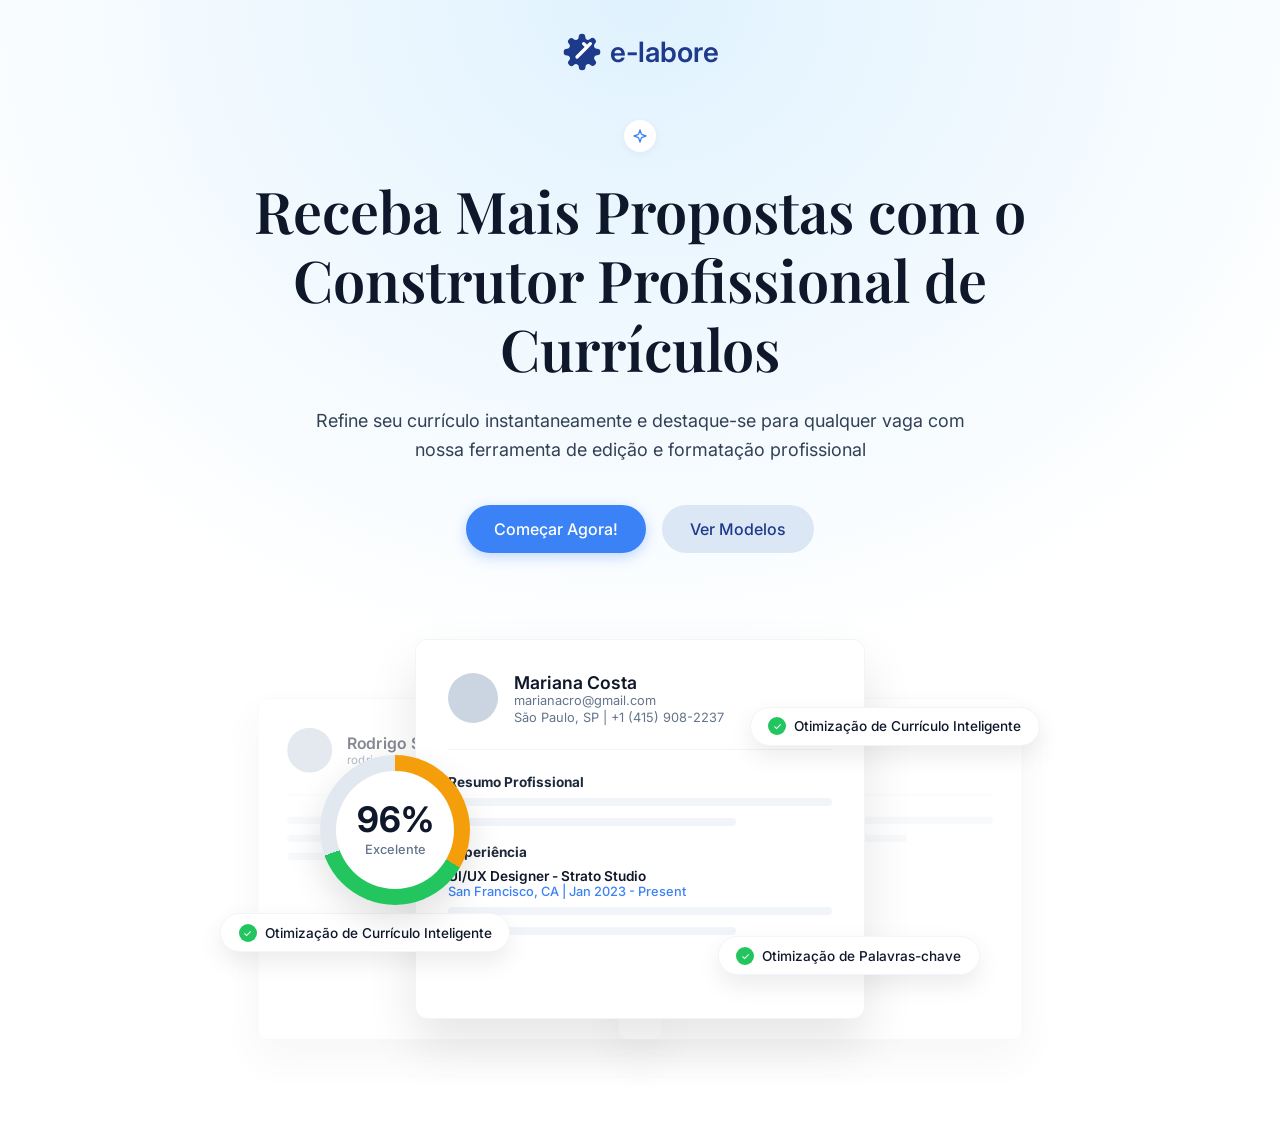
==== src/index.html @ b0df7bd5 "atualização do local do codigo" ====
<!DOCTYPE html>
<html lang="pt-BR">
<head>
  <meta charset="UTF-8">
  <meta name="viewport" content="width=device-width, initial-scale=1.0">
  <title>e-labore - Construtor de Currículos</title>
  <link rel="preconnect" href="https://fonts.googleapis.com">
  <link rel="preconnect" href="https://fonts.gstatic.com" crossorigin>
  <link href="https://fonts.googleapis.com/css2?family=Inter:wght@400;500;600&family=Playfair+Display:wght@600&display=swap" rel="stylesheet">
  
  <style>
    :root {
      --primary-blue: #3b82f6;
      --primary-hover: #2563eb;
      --secondary-bg: #e2e8f0;
      --secondary-hover: #cbd5e1;
      --text-dark: #0f172a;
      --text-gray: #334155;
      --bg-gradient-start: #e0f2fe;
      --bg-gradient-end: #ffffff;
    }

    * {
      margin: 0;
      padding: 0;
      box-sizing: border-box;
    }

    body {
      font-family: 'Inter', sans-serif;
      background: radial-gradient(100% 100% at 50% 0%, var(--bg-gradient-start) 0%, var(--bg-gradient-end) 60%);
      min-height: 100vh;
      color: var(--text-dark);
      overflow-x: hidden;
    }

    header {
      padding: 2rem;
      display: flex;
      justify-content: center;
      align-items: center;
    }

    .logo {
      display: flex;
      align-items: center;
      gap: 0.5rem;
      font-size: 1.75rem;
      font-weight: 600;
      color: #1e3a8a;
      text-decoration: none;
    }

    .logo svg {
      width: 40px;
      height: 40px;
    }

    /* Alterado para refletir a tag semântica <main> */
    main.container {
      max-width: 900px;
      margin: 0 auto;
      text-align: center;
      padding: 1rem 1rem 2rem;
      position: relative;
    }

    .sparkle-icon {
      display: inline-flex;
      justify-content: center;
      align-items: center;
      width: 32px;
      height: 32px;
      background: white;
      border-radius: 50%;
      box-shadow: 0 2px 10px rgba(0,0,0,0.05);
      margin-bottom: 1.5rem;
      color: var(--primary-blue);
    }

    .titulo {
      font-family: 'Playfair Display', serif;
      font-size: clamp(2.2rem, 4.5vw, 3.8rem);
      line-height: 1.2;
      margin-bottom: 1.5rem;
      color: var(--text-dark);
      font-weight: 600;
    }

    .subtitulo {
      font-size: clamp(0.95rem, 1.8vw, 1.125rem);
      color: var(--text-gray);
      max-width: 700px;
      margin: 0 auto 2.5rem;
      line-height: 1.6;
    }

    .botoes {
      display: flex;
      gap: 1rem;
      justify-content: center;
      margin-bottom: 4rem;
    }

    .botao {
      padding: 0.875rem 1.75rem;
      border-radius: 9999px;
      font-size: 1rem;
      font-weight: 500;
      text-decoration: none;
      transition: all 0.2s ease;
      cursor: pointer;
      border: none;
      display: inline-block;
    }

    .azul {
      background-color: var(--primary-blue);
      color: white;
      box-shadow: 0 4px 14px rgba(59, 130, 246, 0.3);
    }

    .azul:hover {
      background-color: var(--primary-hover);
    }

    .cinza {
      background-color: #dbe7f5;
      color: #1e3a8a;
    }

    .cinza:hover {
      background-color: #cbd9ea;
    }

    .mockup-container {
      position: relative;
      max-width: 1000px;
      height: 480px;
      margin: 0 auto;
      display: flex;
      justify-content: center;
    }

    .resume-card {
      background: white;
      border-radius: 12px;
      box-shadow: 0 20px 40px rgba(0,0,0,0.06);
      position: absolute;
      width: 450px;
      height: 380px;
      padding: 2rem;
      border: 1px solid #f1f5f9;
      overflow: hidden;
      text-align: left;
    }

    .card-left {
      transform: translateX(-40%) translateY(30px) scale(0.9);
      z-index: 1;
      opacity: 0.5;
    }

    .card-right {
      transform: translateX(40%) translateY(30px) scale(0.9);
      z-index: 1;
      opacity: 0.5;
    }

    .card-center {
      z-index: 10;
      top: -10px;
      box-shadow: 0 25px 50px rgba(0,0,0,0.1);
    }

    .faux-header {
      display: flex;
      align-items: center;
      gap: 1rem;
      margin-bottom: 1.5rem;
      padding-bottom: 1.5rem;
      border-bottom: 1px solid #f1f5f9;
    }

    .avatar {
      width: 50px;
      height: 50px;
      border-radius: 50%;
      background-color: #cbd5e1;
      background-size: cover;
    }

    .faux-name {
      font-weight: 600;
      font-size: 1.1rem;
      color: var(--text-dark);
    }

    .faux-email {
      font-size: 0.8rem;
      color: #64748b;
    }

    .faux-line {
      height: 8px;
      background: #f1f5f9;
      border-radius: 4px;
      margin-bottom: 12px;
    }
    .faux-line.w-full { width: 100%; }
    .faux-line.w-3-4 { width: 75%; }

    .floating-badge {
      position: absolute;
      background: white;
      padding: 0.6rem 1.1rem;
      border-radius: 9999px;
      box-shadow: 0 10px 25px rgba(0,0,0,0.08);
      display: flex;
      align-items: center;
      gap: 0.5rem;
      font-size: 0.85rem;
      font-weight: 500;
      z-index: 20;
      border: 1px solid #f1f5f9;
      color: #0f172a;
    }

    .badge-icon {
      background: #22c55e;
      color: white;
      width: 18px;
      height: 18px;
      border-radius: 50%;
      display: flex;
      justify-content: center;
      align-items: center;
      font-size: 10px;
    }

    .badge-left { left: 8%; top: 55%; }
    .badge-right-top { right: 10%; top: 12%; }
    .badge-right-bottom { right: 16%; bottom: 32%; }

    .score-gauge {
      position: absolute;
      left: 18%;
      top: 22%;
      z-index: 30;
      background: white;
      border-radius: 50%;
      width: 150px;
      height: 150px;
      box-shadow: 0 15px 35px rgba(0,0,0,0.12);
      display: flex;
      flex-direction: column;
      justify-content: center;
      align-items: center;
      background: conic-gradient(
        #f59e0b 0% 120deg, 
        #22c55e 120deg 250deg, 
        #e2e8f0 250deg 360deg
      );
    }

    .score-gauge::before {
      content: '';
      position: absolute;
      width: 118px;
      height: 118px;
      background: white;
      border-radius: 50%;
    }

    .score-content {
      position: relative;
      z-index: 2;
      text-align: center;
    }

    .score-number {
      font-size: 2.2rem;
      font-weight: 700;
      color: var(--text-dark);
      line-height: 1;
    }

    .score-label {
      font-size: 0.8rem;
      color: #64748b;
      margin-top: 4px;
      font-weight: 500;
    }

    @media (max-width: 768px) {
      .mockup-container { height: 320px; }
      .card-left, .card-right, .floating-badge { display: none; }
      .card-center { width: 95%; position: relative; margin: 0 auto; }
      .score-gauge {
        left: 50%;
        transform: translateX(-50%);
        top: 65%;
        width: 120px;
        height: 120px;
      }
      .score-gauge::before { width: 94px; height: 94px; }
      .score-number { font-size: 1.8rem; }
    }
  </style>
</head>
<body>

  <header>
    <a href="index.html" class="logo">
      <svg viewBox="0 0 24 24" fill="none" xmlns="http://www.w3.org/2000/svg">
        <path d="M19.4 15a1.65 1.65 0 0 0 .33 1.82l.06.06a2 2 0 0 1 0 2.83 2 2 0 0 1-2.83 0l-.06-.06a1.65 1.65 0 0 0-1.82-.33 1.65 1.65 0 0 0-1 1.51V21a2 2 0 0 1-2 2 2 2 0 0 1-2-2v-.09A1.65 1.65 0 0 0 9 19.4a1.65 1.65 0 0 0-1.82.33l-.06.06a2 2 0 0 1-2.83 0 2 2 0 0 1 0-2.83l.06-.06a1.65 1.65 0 0 0 .33-1.82 1.65 1.65 0 0 0-1.51-1H3a2 2 0 0 1-2-2 2 2 0 0 1 2-2h.09A1.65 1.65 0 0 0 4.6 9a1.65 1.65 0 0 0-.33-1.82l-.06-.06a2 2 0 0 1 0-2.83 2 2 0 0 1 2.83 0l.06.06a1.65 1.65 0 0 0 1.82.33H9a1.65 1.65 0 0 0 1-1.51V3a2 2 0 0 1 2-2 2 2 0 0 1 2 2v.09a1.65 1.65 0 0 0 1 1.51 1.65 1.65 0 0 0 1.82-.33l.06-.06a2 2 0 0 1 2.83 0 2 2 0 0 1 0 2.83l-.06.06a1.65 1.65 0 0 0-.33 1.82V9a1.65 1.65 0 0 0 1.51 1H21a2 2 0 0 1 2 2 2 2 0 0 1-2 2h-.09a1.65 1.65 0 0 0-1.51 1z" fill="#1e3a8a"/>
        <path d="M15 9l-6 6M15 9l-2-2m2 2l2-2" stroke="#ffffff" stroke-width="2" stroke-linecap="round" stroke-linejoin="round"/>
      </svg>
      e-labore
    </a>
  </header>

  <main class="container">
    <div class="sparkle-icon">
      <svg width="16" height="16" viewBox="0 0 24 24" fill="none" stroke="currentColor" stroke-width="2" stroke-linecap="round" stroke-linejoin="round">
        <path d="M12 3l1.912 5.813a2 2 0 001.275 1.275L21 12l-5.813 1.912a2 2 0 00-1.275 1.275L12 21l-1.912-5.813a2 2 0 00-1.275-1.275L3 12l5.813-1.912a2 2 0 001.275-1.275L12 3z"/>
      </svg>
    </div>
    
    <h1 class="titulo">Receba Mais Propostas com o<br>Construtor Profissional de Currículos</h1>
    
    <p class="subtitulo">Refine seu currículo instantaneamente e destaque-se para qualquer vaga com nossa ferramenta de edição e formatação profissional</p>
    
    <div class="botoes">
      <a href="login.html" id="btn-principal" class="botao azul">Começar Agora!</a>
      <a href="preview.html" class="botao cinza">Ver Modelos</a>
    </div>
  </main>

  <section class="mockup-container">
    
    <div class="floating-badge badge-left">
      <div class="badge-icon">✓</div> Otimização de Currículo Inteligente
    </div>
    
    <div class="floating-badge badge-right-top">
      <div class="badge-icon">✓</div> Otimização de Currículo Inteligente
    </div>
    
    <div class="floating-badge badge-right-bottom">
      <div class="badge-icon">✓</div> Otimização de Palavras-chave
    </div>

    <div class="score-gauge">
      <div class="score-content">
        <div class="score-number">96%</div>
        <div class="score-label">Excelente</div>
      </div>
    </div>

    <div class="resume-card card-left">
      <div class="faux-header">
        <div class="avatar" style="background-image: url('https://i.pravatar.cc/100?img=11');"></div>
        <div>
          <div class="faux-name">Rodrigo Silva</div>
          <div class="faux-email">rodrigo@email.com</div>
        </div>
      </div>
      <div class="faux-line w-full"></div>
      <div class="faux-line w-3-4"></div>
      <div class="faux-line w-full"></div>
    </div>

    <div class="resume-card card-right">
      <div class="faux-header">
        <div class="avatar" style="background-image: url('https://i.pravatar.cc/100?img=33');"></div>
        <div>
          <div class="faux-name">Software Engineer</div>
          <div class="faux-email">+1 (415) 908-2237</div>
        </div>
      </div>
      <div class="faux-line w-full"></div>
      <div class="faux-line w-3-4"></div>
    </div>

    <div class="resume-card card-center">
      <div class="faux-header">
        <div class="avatar" style="background-image: url('https://i.pravatar.cc/100?img=47');"></div>
        <div>
          <div class="faux-name">Mariana Costa</div>
          <div class="faux-email">marianacro@gmail.com</div>
          <div class="faux-email" style="margin-top: 2px;">São Paulo, SP | +1 (415) 908-2237</div>
        </div>
      </div>
      
      <h4 style="margin-bottom: 8px; font-size: 0.85rem; color: #1e293b;">Resumo Profissional</h4>
      <div class="faux-line w-full"></div>
      <div class="faux-line w-3-4"></div>
      
      <h4 style="margin: 18px 0 8px; font-size: 0.85rem; color: #1e293b;">Experiência</h4>
      <div class="faux-name" style="font-size: 0.85rem;">UI/UX Designer - Strato Studio</div>
      <div class="faux-email" style="margin-bottom: 8px; color: var(--primary-blue); font-weight: 500;">San Francisco, CA | Jan 2023 - Present</div>
      
      <div class="faux-line w-full"></div>
      <div class="faux-line w-3-4"></div>
    </div>

  </section>

  <script>
    document.addEventListener("DOMContentLoaded", function() {
      const usuarioLogado = localStorage.getItem("usuarioNome");
      const btnPrincipal = document.getElementById("btn-principal");

      if (usuarioLogado && btnPrincipal) {
        btnPrincipal.textContent = `Continuar como ${usuarioLogado}`;
        btnPrincipal.setAttribute("href", "minibio.html"); 
      }
    });
  </script>
</body>
</html>
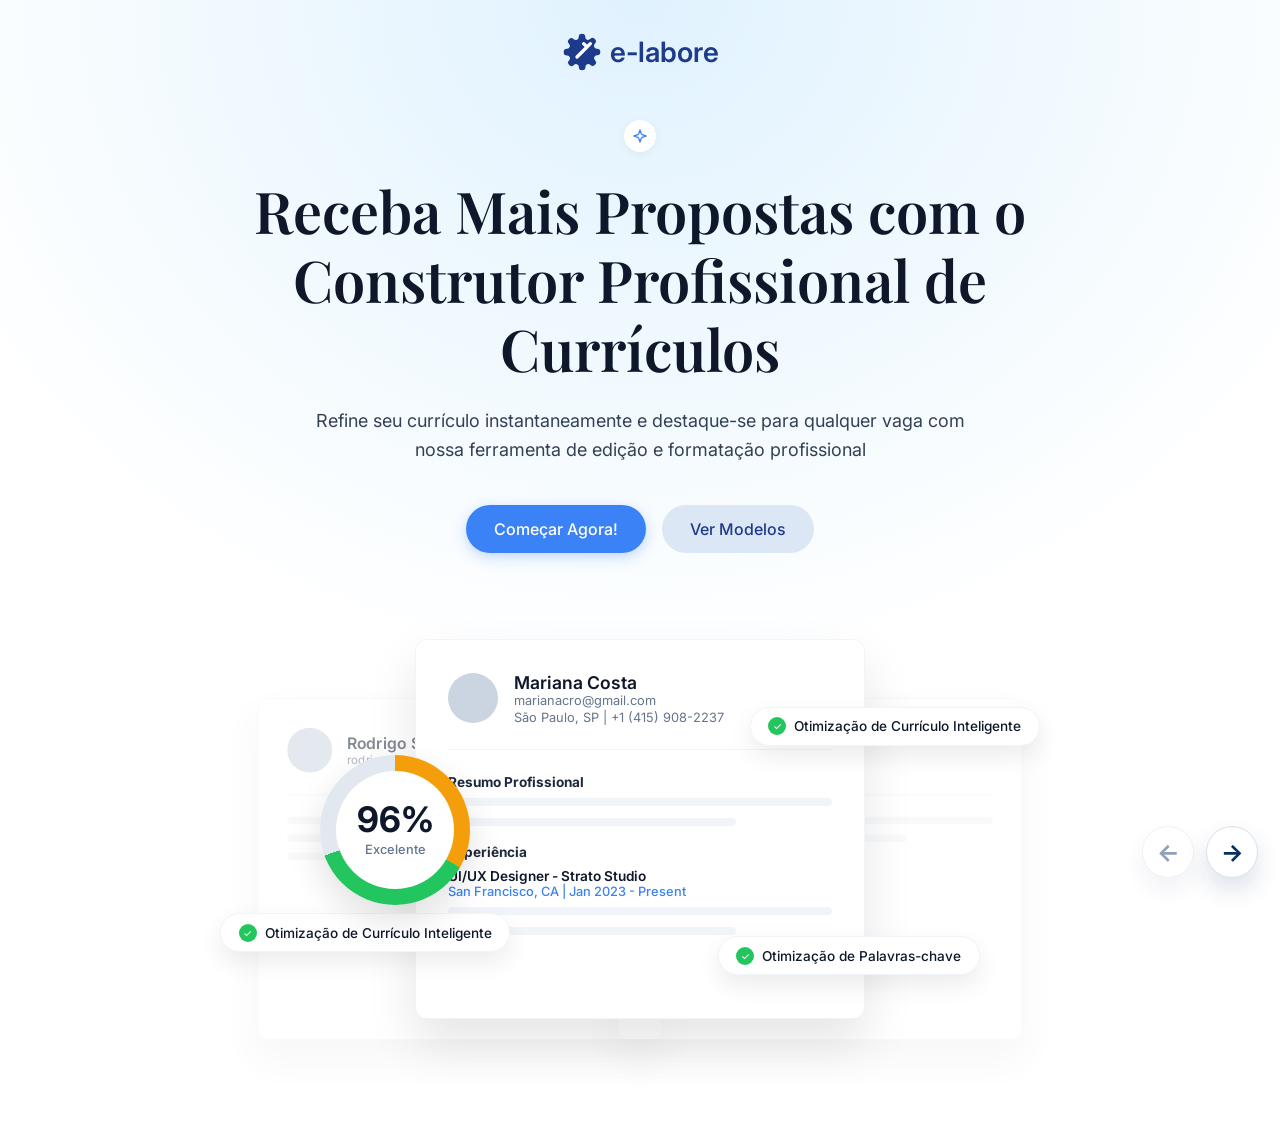
==== commit 2ce7535a: "Pagina 2 Arrumada + Correção de Bugs" ====
--- a/src/index.html
+++ b/src/index.html
@@ -8,305 +8,7 @@
   <link rel="preconnect" href="https://fonts.gstatic.com" crossorigin>
   <link href="https://fonts.googleapis.com/css2?family=Inter:wght@400;500;600&family=Playfair+Display:wght@600&display=swap" rel="stylesheet">
   
-  <style>
-    :root {
-      --primary-blue: #3b82f6;
-      --primary-hover: #2563eb;
-      --secondary-bg: #e2e8f0;
-      --secondary-hover: #cbd5e1;
-      --text-dark: #0f172a;
-      --text-gray: #334155;
-      --bg-gradient-start: #e0f2fe;
-      --bg-gradient-end: #ffffff;
-    }
-
-    * {
-      margin: 0;
-      padding: 0;
-      box-sizing: border-box;
-    }
-
-    body {
-      font-family: 'Inter', sans-serif;
-      background: radial-gradient(100% 100% at 50% 0%, var(--bg-gradient-start) 0%, var(--bg-gradient-end) 60%);
-      min-height: 100vh;
-      color: var(--text-dark);
-      overflow-x: hidden;
-    }
-
-    header {
-      padding: 2rem;
-      display: flex;
-      justify-content: center;
-      align-items: center;
-    }
-
-    .logo {
-      display: flex;
-      align-items: center;
-      gap: 0.5rem;
-      font-size: 1.75rem;
-      font-weight: 600;
-      color: #1e3a8a;
-      text-decoration: none;
-    }
-
-    .logo svg {
-      width: 40px;
-      height: 40px;
-    }
-
-    /* Alterado para refletir a tag semântica <main> */
-    main.container {
-      max-width: 900px;
-      margin: 0 auto;
-      text-align: center;
-      padding: 1rem 1rem 2rem;
-      position: relative;
-    }
-
-    .sparkle-icon {
-      display: inline-flex;
-      justify-content: center;
-      align-items: center;
-      width: 32px;
-      height: 32px;
-      background: white;
-      border-radius: 50%;
-      box-shadow: 0 2px 10px rgba(0,0,0,0.05);
-      margin-bottom: 1.5rem;
-      color: var(--primary-blue);
-    }
-
-    .titulo {
-      font-family: 'Playfair Display', serif;
-      font-size: clamp(2.2rem, 4.5vw, 3.8rem);
-      line-height: 1.2;
-      margin-bottom: 1.5rem;
-      color: var(--text-dark);
-      font-weight: 600;
-    }
-
-    .subtitulo {
-      font-size: clamp(0.95rem, 1.8vw, 1.125rem);
-      color: var(--text-gray);
-      max-width: 700px;
-      margin: 0 auto 2.5rem;
-      line-height: 1.6;
-    }
-
-    .botoes {
-      display: flex;
-      gap: 1rem;
-      justify-content: center;
-      margin-bottom: 4rem;
-    }
-
-    .botao {
-      padding: 0.875rem 1.75rem;
-      border-radius: 9999px;
-      font-size: 1rem;
-      font-weight: 500;
-      text-decoration: none;
-      transition: all 0.2s ease;
-      cursor: pointer;
-      border: none;
-      display: inline-block;
-    }
-
-    .azul {
-      background-color: var(--primary-blue);
-      color: white;
-      box-shadow: 0 4px 14px rgba(59, 130, 246, 0.3);
-    }
-
-    .azul:hover {
-      background-color: var(--primary-hover);
-    }
-
-    .cinza {
-      background-color: #dbe7f5;
-      color: #1e3a8a;
-    }
-
-    .cinza:hover {
-      background-color: #cbd9ea;
-    }
-
-    .mockup-container {
-      position: relative;
-      max-width: 1000px;
-      height: 480px;
-      margin: 0 auto;
-      display: flex;
-      justify-content: center;
-    }
-
-    .resume-card {
-      background: white;
-      border-radius: 12px;
-      box-shadow: 0 20px 40px rgba(0,0,0,0.06);
-      position: absolute;
-      width: 450px;
-      height: 380px;
-      padding: 2rem;
-      border: 1px solid #f1f5f9;
-      overflow: hidden;
-      text-align: left;
-    }
-
-    .card-left {
-      transform: translateX(-40%) translateY(30px) scale(0.9);
-      z-index: 1;
-      opacity: 0.5;
-    }
-
-    .card-right {
-      transform: translateX(40%) translateY(30px) scale(0.9);
-      z-index: 1;
-      opacity: 0.5;
-    }
-
-    .card-center {
-      z-index: 10;
-      top: -10px;
-      box-shadow: 0 25px 50px rgba(0,0,0,0.1);
-    }
-
-    .faux-header {
-      display: flex;
-      align-items: center;
-      gap: 1rem;
-      margin-bottom: 1.5rem;
-      padding-bottom: 1.5rem;
-      border-bottom: 1px solid #f1f5f9;
-    }
-
-    .avatar {
-      width: 50px;
-      height: 50px;
-      border-radius: 50%;
-      background-color: #cbd5e1;
-      background-size: cover;
-    }
-
-    .faux-name {
-      font-weight: 600;
-      font-size: 1.1rem;
-      color: var(--text-dark);
-    }
-
-    .faux-email {
-      font-size: 0.8rem;
-      color: #64748b;
-    }
-
-    .faux-line {
-      height: 8px;
-      background: #f1f5f9;
-      border-radius: 4px;
-      margin-bottom: 12px;
-    }
-    .faux-line.w-full { width: 100%; }
-    .faux-line.w-3-4 { width: 75%; }
-
-    .floating-badge {
-      position: absolute;
-      background: white;
-      padding: 0.6rem 1.1rem;
-      border-radius: 9999px;
-      box-shadow: 0 10px 25px rgba(0,0,0,0.08);
-      display: flex;
-      align-items: center;
-      gap: 0.5rem;
-      font-size: 0.85rem;
-      font-weight: 500;
-      z-index: 20;
-      border: 1px solid #f1f5f9;
-      color: #0f172a;
-    }
-
-    .badge-icon {
-      background: #22c55e;
-      color: white;
-      width: 18px;
-      height: 18px;
-      border-radius: 50%;
-      display: flex;
-      justify-content: center;
-      align-items: center;
-      font-size: 10px;
-    }
-
-    .badge-left { left: 8%; top: 55%; }
-    .badge-right-top { right: 10%; top: 12%; }
-    .badge-right-bottom { right: 16%; bottom: 32%; }
-
-    .score-gauge {
-      position: absolute;
-      left: 18%;
-      top: 22%;
-      z-index: 30;
-      background: white;
-      border-radius: 50%;
-      width: 150px;
-      height: 150px;
-      box-shadow: 0 15px 35px rgba(0,0,0,0.12);
-      display: flex;
-      flex-direction: column;
-      justify-content: center;
-      align-items: center;
-      background: conic-gradient(
-        #f59e0b 0% 120deg, 
-        #22c55e 120deg 250deg, 
-        #e2e8f0 250deg 360deg
-      );
-    }
-
-    .score-gauge::before {
-      content: '';
-      position: absolute;
-      width: 118px;
-      height: 118px;
-      background: white;
-      border-radius: 50%;
-    }
-
-    .score-content {
-      position: relative;
-      z-index: 2;
-      text-align: center;
-    }
-
-    .score-number {
-      font-size: 2.2rem;
-      font-weight: 700;
-      color: var(--text-dark);
-      line-height: 1;
-    }
-
-    .score-label {
-      font-size: 0.8rem;
-      color: #64748b;
-      margin-top: 4px;
-      font-weight: 500;
-    }
-
-    @media (max-width: 768px) {
-      .mockup-container { height: 320px; }
-      .card-left, .card-right, .floating-badge { display: none; }
-      .card-center { width: 95%; position: relative; margin: 0 auto; }
-      .score-gauge {
-        left: 50%;
-        transform: translateX(-50%);
-        top: 65%;
-        width: 120px;
-        height: 120px;
-      }
-      .score-gauge::before { width: 94px; height: 94px; }
-      .score-number { font-size: 1.8rem; }
-    }
-  </style>
+  <link rel="stylesheet" href="styles2.css">
 </head>
 <body>
 
@@ -418,5 +120,7 @@
       }
     });
   </script>
+  <nav class="nav-arrows" data-nav-arrows aria-label="Navegação entre telas"></nav>
+  <script src="navigation.js"></script>
 </body>
-</html>+</html>
--- a/src/styles2.css
+++ b/src/styles2.css
@@ -0,0 +1,330 @@
+:root {
+  --primary-blue: #3b82f6;
+  --primary-hover: #2563eb;
+  --secondary-bg: #e2e8f0;
+  --secondary-hover: #cbd5e1;
+  --text-dark: #0f172a;
+  --text-gray: #334155;
+  --bg-gradient-start: #e0f2fe;
+  --bg-gradient-end: #ffffff;
+}
+
+* {
+  margin: 0;
+  padding: 0;
+  box-sizing: border-box;
+}
+
+body {
+  font-family: 'Inter', sans-serif;
+  background: radial-gradient(100% 100% at 50% 0%, var(--bg-gradient-start) 0%, var(--bg-gradient-end) 60%);
+  min-height: 100vh;
+  color: var(--text-dark);
+  overflow-x: hidden;
+}
+
+header {
+  padding: 2rem;
+  display: flex;
+  justify-content: center;
+  align-items: center;
+}
+
+.logo {
+  display: flex;
+  align-items: center;
+  gap: 0.5rem;
+  font-size: 1.75rem;
+  font-weight: 600;
+  color: #1e3a8a;
+  text-decoration: none;
+}
+
+.logo svg {
+  width: 40px;
+  height: 40px;
+}
+
+main.container {
+  max-width: 900px;
+  margin: 0 auto;
+  text-align: center;
+  padding: 1rem 1rem 2rem;
+  position: relative;
+}
+
+.sparkle-icon {
+  display: inline-flex;
+  justify-content: center;
+  align-items: center;
+  width: 32px;
+  height: 32px;
+  background: white;
+  border-radius: 50%;
+  box-shadow: 0 2px 10px rgba(0,0,0,0.05);
+  margin-bottom: 1.5rem;
+  color: var(--primary-blue);
+}
+
+.titulo {
+  font-family: 'Playfair Display', serif;
+  font-size: clamp(2.2rem, 4.5vw, 3.8rem);
+  line-height: 1.2;
+  margin-bottom: 1.5rem;
+  color: var(--text-dark);
+  font-weight: 600;
+}
+
+.subtitulo {
+  font-size: clamp(0.95rem, 1.8vw, 1.125rem);
+  color: var(--text-gray);
+  max-width: 700px;
+  margin: 0 auto 2.5rem;
+  line-height: 1.6;
+}
+
+.botoes {
+  display: flex;
+  gap: 1rem;
+  justify-content: center;
+  margin-bottom: 4rem;
+}
+
+.botao {
+  padding: 0.875rem 1.75rem;
+  border-radius: 9999px;
+  font-size: 1rem;
+  font-weight: 500;
+  text-decoration: none;
+  transition: all 0.2s ease;
+  cursor: pointer;
+  border: none;
+  display: inline-block;
+}
+
+.azul {
+  background-color: var(--primary-blue);
+  color: white;
+  box-shadow: 0 4px 14px rgba(59, 130, 246, 0.3);
+}
+
+.azul:hover {
+  background-color: var(--primary-hover);
+}
+
+.cinza {
+  background-color: #dbe7f5;
+  color: #1e3a8a;
+}
+
+.cinza:hover {
+  background-color: #cbd9ea;
+}
+
+.mockup-container {
+  position: relative;
+  max-width: 1000px;
+  height: 480px;
+  margin: 0 auto;
+  display: flex;
+  justify-content: center;
+}
+
+.resume-card {
+  background: white;
+  border-radius: 12px;
+  box-shadow: 0 20px 40px rgba(0,0,0,0.06);
+  position: absolute;
+  width: 450px;
+  height: 380px;
+  padding: 2rem;
+  border: 1px solid #f1f5f9;
+  overflow: hidden;
+  text-align: left;
+}
+
+.card-left {
+  transform: translateX(-40%) translateY(30px) scale(0.9);
+  z-index: 1;
+  opacity: 0.5;
+}
+
+.card-right {
+  transform: translateX(40%) translateY(30px) scale(0.9);
+  z-index: 1;
+  opacity: 0.5;
+}
+
+.card-center {
+  z-index: 10;
+  top: -10px;
+  box-shadow: 0 25px 50px rgba(0,0,0,0.1);
+}
+
+.faux-header {
+  display: flex;
+  align-items: center;
+  gap: 1rem;
+  margin-bottom: 1.5rem;
+  padding-bottom: 1.5rem;
+  border-bottom: 1px solid #f1f5f9;
+}
+
+.avatar {
+  width: 50px;
+  height: 50px;
+  border-radius: 50%;
+  background-color: #cbd5e1;
+  background-size: cover;
+}
+
+.faux-name {
+  font-weight: 600;
+  font-size: 1.1rem;
+  color: var(--text-dark);
+}
+
+.faux-email {
+  font-size: 0.8rem;
+  color: #64748b;
+}
+
+.faux-line {
+  height: 8px;
+  background: #f1f5f9;
+  border-radius: 4px;
+  margin-bottom: 12px;
+}
+.faux-line.w-full { width: 100%; }
+.faux-line.w-3-4 { width: 75%; }
+
+.floating-badge {
+  position: absolute;
+  background: white;
+  padding: 0.6rem 1.1rem;
+  border-radius: 9999px;
+  box-shadow: 0 10px 25px rgba(0,0,0,0.08);
+  display: flex;
+  align-items: center;
+  gap: 0.5rem;
+  font-size: 0.85rem;
+  font-weight: 500;
+  z-index: 20;
+  border: 1px solid #f1f5f9;
+  color: #0f172a;
+}
+
+.badge-icon {
+  background: #22c55e;
+  color: white;
+  width: 18px;
+  height: 18px;
+  border-radius: 50%;
+  display: flex;
+  justify-content: center;
+  align-items: center;
+  font-size: 10px;
+}
+
+.badge-left { left: 8%; top: 55%; }
+.badge-right-top { right: 10%; top: 12%; }
+.badge-right-bottom { right: 16%; bottom: 32%; }
+
+.score-gauge {
+  position: absolute;
+  left: 18%;
+  top: 22%;
+  z-index: 30;
+  background: white;
+  border-radius: 50%;
+  width: 150px;
+  height: 150px;
+  box-shadow: 0 15px 35px rgba(0,0,0,0.12);
+  display: flex;
+  flex-direction: column;
+  justify-content: center;
+  align-items: center;
+  background: conic-gradient(
+    #f59e0b 0% 120deg, 
+    #22c55e 120deg 250deg, 
+    #e2e8f0 250deg 360deg
+  );
+}
+
+.score-gauge::before {
+  content: '';
+  position: absolute;
+  width: 118px;
+  height: 118px;
+  background: white;
+  border-radius: 50%;
+}
+
+.score-content {
+  position: relative;
+  z-index: 2;
+  text-align: center;
+}
+
+.score-number {
+  font-size: 2.2rem;
+  font-weight: 700;
+  color: var(--text-dark);
+  line-height: 1;
+}
+
+.score-label {
+  font-size: 0.8rem;
+  color: #64748b;
+  margin-top: 4px;
+  font-weight: 500;
+}
+
+.nav-arrows {
+  position: fixed;
+  right: 22px;
+  bottom: 22px;
+  z-index: 80;
+  display: flex;
+  gap: 12px;
+}
+
+.arrow-link {
+  display: grid;
+  width: 52px;
+  height: 52px;
+  place-items: center;
+  border: 1px solid #d9e1ec;
+  border-radius: 50%;
+  color: #082f63;
+  background: white;
+  box-shadow: 0 12px 24px rgba(8, 47, 99, 0.14);
+  font-size: 24px;
+  font-weight: 700;
+  text-decoration: none;
+}
+
+.arrow-link.disabled {
+  opacity: 0.45;
+  pointer-events: none;
+}
+
+@media (max-width: 768px) {
+  .mockup-container { height: 320px; }
+  .card-left, .card-right, .floating-badge { display: none; }
+  .card-center { width: 95%; position: relative; margin: 0 auto; }
+  .score-gauge {
+    left: 50%;
+    transform: translateX(-50%);
+    top: 65%;
+    width: 120px;
+    height: 120px;
+  }
+  .score-gauge::before { width: 94px; height: 94px; }
+  .score-number { font-size: 1.8rem; }
+
+  .nav-arrows {
+    right: 14px;
+    bottom: 14px;
+  }
+}
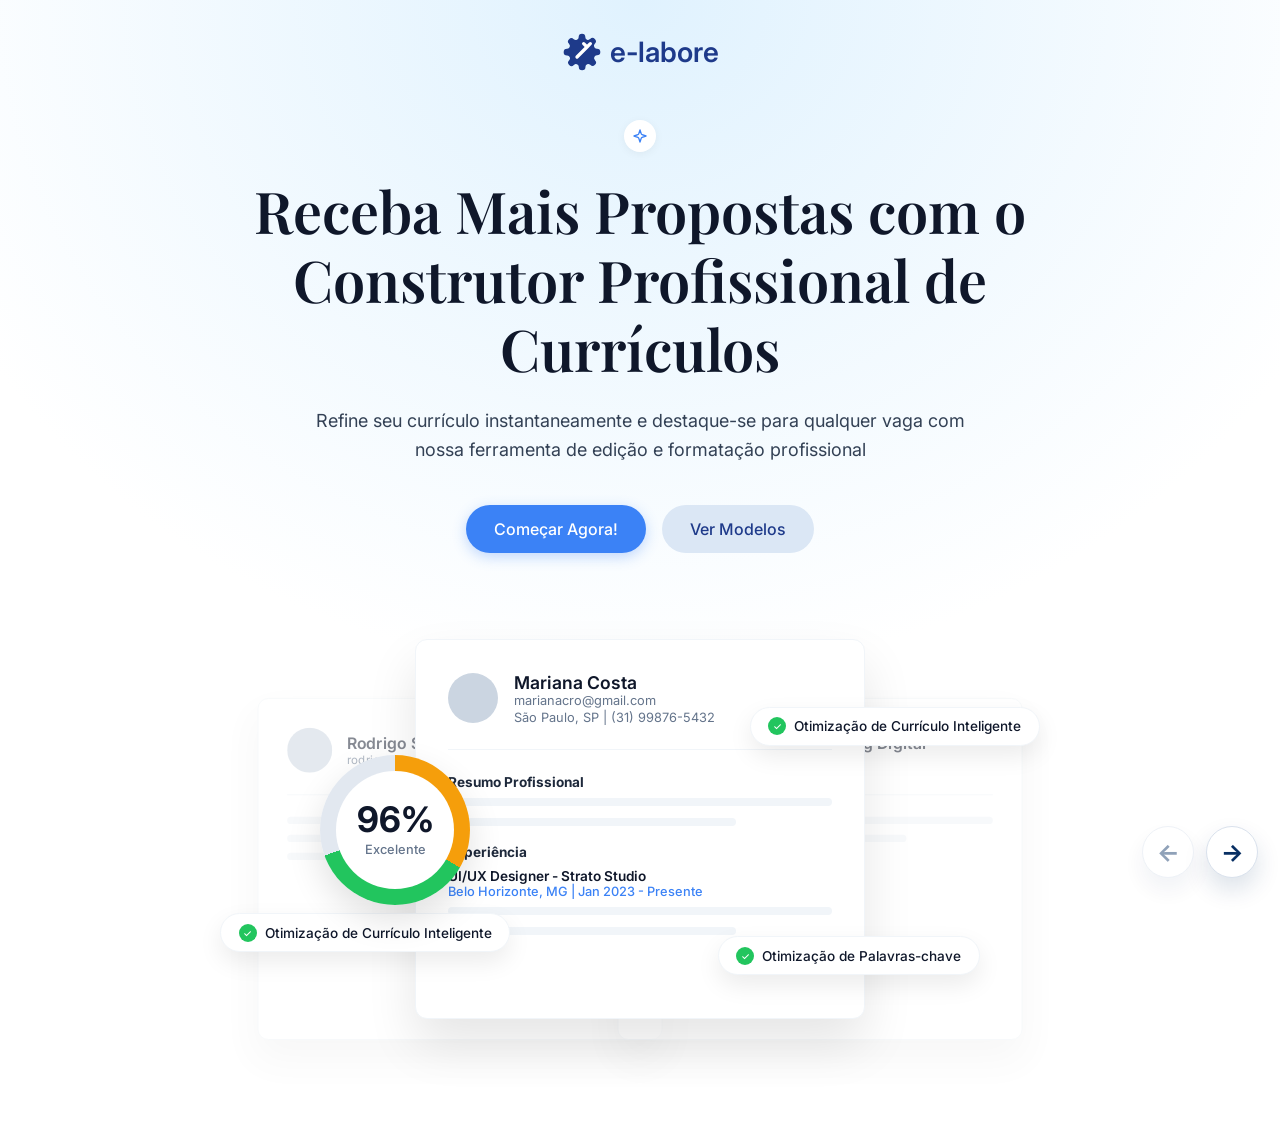
==== commit 8293ec6c: "LocalStorage_Telas 2 a 5 Prontas" ====
--- a/src/index.html
+++ b/src/index.html
@@ -77,8 +77,8 @@
       <div class="faux-header">
         <div class="avatar" style="background-image: url('https://i.pravatar.cc/100?img=33');"></div>
         <div>
-          <div class="faux-name">Software Engineer</div>
-          <div class="faux-email">+1 (415) 908-2237</div>
+          <div class="faux-name">Analista de Marketing Digital</div>
+          <div class="faux-email">(31) 99876-5432</div>
         </div>
       </div>
       <div class="faux-line w-full"></div>
@@ -91,7 +91,7 @@
         <div>
           <div class="faux-name">Mariana Costa</div>
           <div class="faux-email">marianacro@gmail.com</div>
-          <div class="faux-email" style="margin-top: 2px;">São Paulo, SP | +1 (415) 908-2237</div>
+          <div class="faux-email" style="margin-top: 2px;">São Paulo, SP | (31) 99876-5432</div>
         </div>
       </div>
       
@@ -101,7 +101,7 @@
       
       <h4 style="margin: 18px 0 8px; font-size: 0.85rem; color: #1e293b;">Experiência</h4>
       <div class="faux-name" style="font-size: 0.85rem;">UI/UX Designer - Strato Studio</div>
-      <div class="faux-email" style="margin-bottom: 8px; color: var(--primary-blue); font-weight: 500;">San Francisco, CA | Jan 2023 - Present</div>
+      <div class="faux-email" style="margin-bottom: 8px; color: var(--primary-blue); font-weight: 500;">Belo Horizonte, MG | Jan 2023 - Presente</div>
       
       <div class="faux-line w-full"></div>
       <div class="faux-line w-3-4"></div>
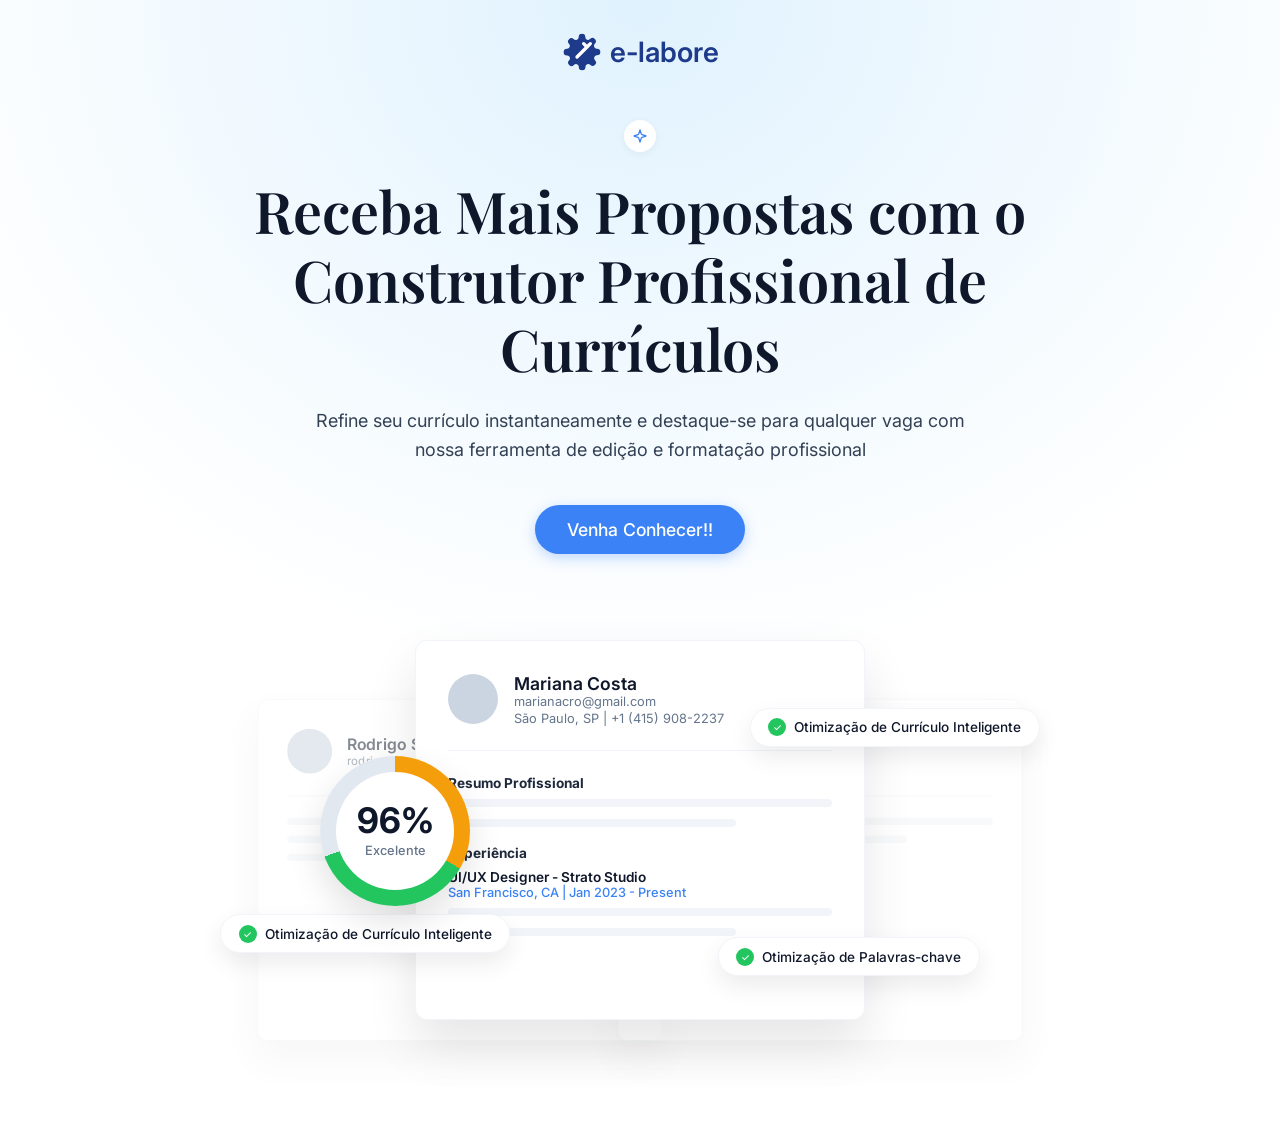
==== commit b071581d: "ajuste do botao principal" ====
--- a/src/index.html
+++ b/src/index.html
@@ -34,9 +34,8 @@
     <p class="subtitulo">Refine seu currículo instantaneamente e destaque-se para qualquer vaga com nossa ferramenta de edição e formatação profissional</p>
     
     <div class="botoes">
-      <a href="login.html" id="btn-principal" class="botao azul">Começar Agora!</a>
-      <a href="preview.html" class="botao cinza">Ver Modelos</a>
-    </div>
+  <a href="login.html" id="btn-principal" class="botao azul">Venha Conhecer!!</a>
+</div>
   </main>
 
   <section class="mockup-container">
@@ -77,8 +76,8 @@
       <div class="faux-header">
         <div class="avatar" style="background-image: url('https://i.pravatar.cc/100?img=33');"></div>
         <div>
-          <div class="faux-name">Analista de Marketing Digital</div>
-          <div class="faux-email">(31) 99876-5432</div>
+          <div class="faux-name">Software Engineer</div>
+          <div class="faux-email">+1 (415) 908-2237</div>
         </div>
       </div>
       <div class="faux-line w-full"></div>
@@ -91,7 +90,7 @@
         <div>
           <div class="faux-name">Mariana Costa</div>
           <div class="faux-email">marianacro@gmail.com</div>
-          <div class="faux-email" style="margin-top: 2px;">São Paulo, SP | (31) 99876-5432</div>
+          <div class="faux-email" style="margin-top: 2px;">São Paulo, SP | +1 (415) 908-2237</div>
         </div>
       </div>
       
@@ -101,7 +100,7 @@
       
       <h4 style="margin: 18px 0 8px; font-size: 0.85rem; color: #1e293b;">Experiência</h4>
       <div class="faux-name" style="font-size: 0.85rem;">UI/UX Designer - Strato Studio</div>
-      <div class="faux-email" style="margin-bottom: 8px; color: var(--primary-blue); font-weight: 500;">Belo Horizonte, MG | Jan 2023 - Presente</div>
+      <div class="faux-email" style="margin-bottom: 8px; color: var(--primary-blue); font-weight: 500;">San Francisco, CA | Jan 2023 - Present</div>
       
       <div class="faux-line w-full"></div>
       <div class="faux-line w-3-4"></div>
@@ -120,7 +119,5 @@
       }
     });
   </script>
-  <nav class="nav-arrows" data-nav-arrows aria-label="Navegação entre telas"></nav>
-  <script src="navigation.js"></script>
 </body>
-</html>
+</html>
--- a/src/styles2.css
+++ b/src/styles2.css
@@ -91,9 +91,9 @@
 }
 
 .botao {
-  padding: 0.875rem 1.75rem;
+  padding: 0.875rem 2rem; /* Aumentei um pouco a largura para o novo texto */
   border-radius: 9999px;
-  font-size: 1rem;
+  font-size: 1.1rem; /* Deixei o texto levemente maior para chamar mais atenção */
   font-weight: 500;
   text-decoration: none;
   transition: all 0.2s ease;
@@ -110,15 +110,7 @@
 
 .azul:hover {
   background-color: var(--primary-hover);
-}
-
-.cinza {
-  background-color: #dbe7f5;
-  color: #1e3a8a;
-}
-
-.cinza:hover {
-  background-color: #cbd9ea;
+  transform: scale(1.02); /* Dá um leve efeito de zoom ao passar o mouse */
 }
 
 .mockup-container {
@@ -278,35 +270,6 @@
   color: #64748b;
   margin-top: 4px;
   font-weight: 500;
-}
-
-.nav-arrows {
-  position: fixed;
-  right: 22px;
-  bottom: 22px;
-  z-index: 80;
-  display: flex;
-  gap: 12px;
-}
-
-.arrow-link {
-  display: grid;
-  width: 52px;
-  height: 52px;
-  place-items: center;
-  border: 1px solid #d9e1ec;
-  border-radius: 50%;
-  color: #082f63;
-  background: white;
-  box-shadow: 0 12px 24px rgba(8, 47, 99, 0.14);
-  font-size: 24px;
-  font-weight: 700;
-  text-decoration: none;
-}
-
-.arrow-link.disabled {
-  opacity: 0.45;
-  pointer-events: none;
 }
 
 @media (max-width: 768px) {
@@ -322,9 +285,4 @@
   }
   .score-gauge::before { width: 94px; height: 94px; }
   .score-number { font-size: 1.8rem; }
-
-  .nav-arrows {
-    right: 14px;
-    bottom: 14px;
-  }
-}
+}
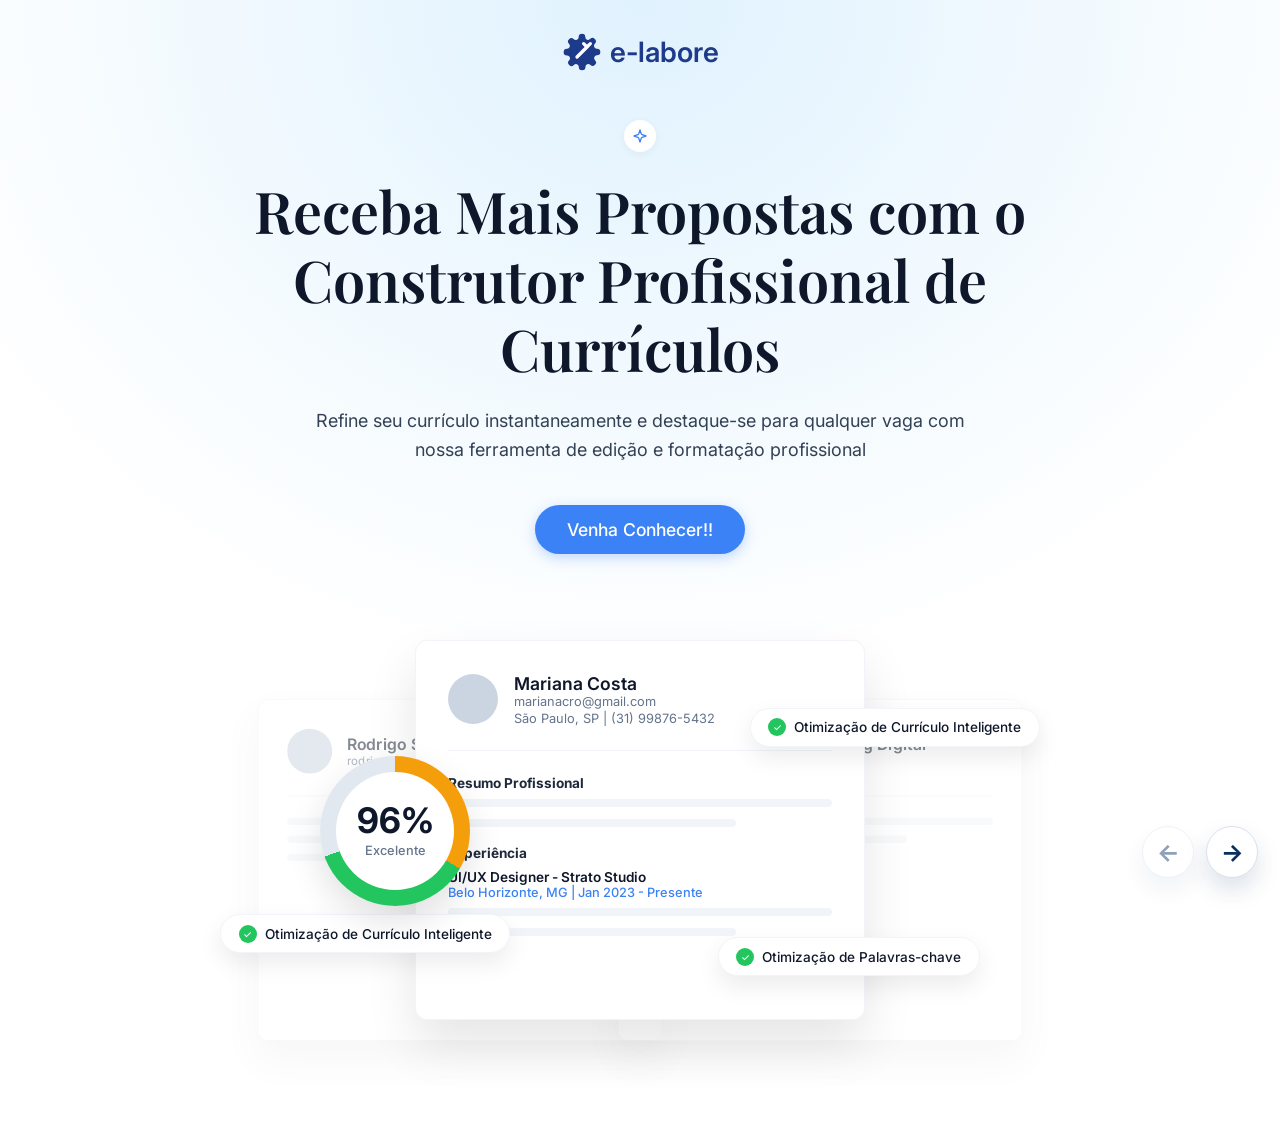
==== commit 7099c4a6: "Merge branch 'main' of https://github.com/ICEI-PUC-Minas-PMV-SI/pmv-si-2026-1-pe1-t5-proj-elabore" ====
--- a/src/index.html
+++ b/src/index.html
@@ -76,8 +76,8 @@
       <div class="faux-header">
         <div class="avatar" style="background-image: url('https://i.pravatar.cc/100?img=33');"></div>
         <div>
-          <div class="faux-name">Software Engineer</div>
-          <div class="faux-email">+1 (415) 908-2237</div>
+          <div class="faux-name">Analista de Marketing Digital</div>
+          <div class="faux-email">(31) 99876-5432</div>
         </div>
       </div>
       <div class="faux-line w-full"></div>
@@ -90,7 +90,7 @@
         <div>
           <div class="faux-name">Mariana Costa</div>
           <div class="faux-email">marianacro@gmail.com</div>
-          <div class="faux-email" style="margin-top: 2px;">São Paulo, SP | +1 (415) 908-2237</div>
+          <div class="faux-email" style="margin-top: 2px;">São Paulo, SP | (31) 99876-5432</div>
         </div>
       </div>
       
@@ -100,7 +100,7 @@
       
       <h4 style="margin: 18px 0 8px; font-size: 0.85rem; color: #1e293b;">Experiência</h4>
       <div class="faux-name" style="font-size: 0.85rem;">UI/UX Designer - Strato Studio</div>
-      <div class="faux-email" style="margin-bottom: 8px; color: var(--primary-blue); font-weight: 500;">San Francisco, CA | Jan 2023 - Present</div>
+      <div class="faux-email" style="margin-bottom: 8px; color: var(--primary-blue); font-weight: 500;">Belo Horizonte, MG | Jan 2023 - Presente</div>
       
       <div class="faux-line w-full"></div>
       <div class="faux-line w-3-4"></div>
@@ -119,5 +119,7 @@
       }
     });
   </script>
+  <nav class="nav-arrows" data-nav-arrows aria-label="Navegação entre telas"></nav>
+  <script src="navigation.js"></script>
 </body>
-</html>+</html>
--- a/src/styles2.css
+++ b/src/styles2.css
@@ -270,6 +270,35 @@
   color: #64748b;
   margin-top: 4px;
   font-weight: 500;
+}
+
+.nav-arrows {
+  position: fixed;
+  right: 22px;
+  bottom: 22px;
+  z-index: 80;
+  display: flex;
+  gap: 12px;
+}
+
+.arrow-link {
+  display: grid;
+  width: 52px;
+  height: 52px;
+  place-items: center;
+  border: 1px solid #d9e1ec;
+  border-radius: 50%;
+  color: #082f63;
+  background: white;
+  box-shadow: 0 12px 24px rgba(8, 47, 99, 0.14);
+  font-size: 24px;
+  font-weight: 700;
+  text-decoration: none;
+}
+
+.arrow-link.disabled {
+  opacity: 0.45;
+  pointer-events: none;
 }
 
 @media (max-width: 768px) {
@@ -285,4 +314,9 @@
   }
   .score-gauge::before { width: 94px; height: 94px; }
   .score-number { font-size: 1.8rem; }
-}+
+  .nav-arrows {
+    right: 14px;
+    bottom: 14px;
+  }
+}
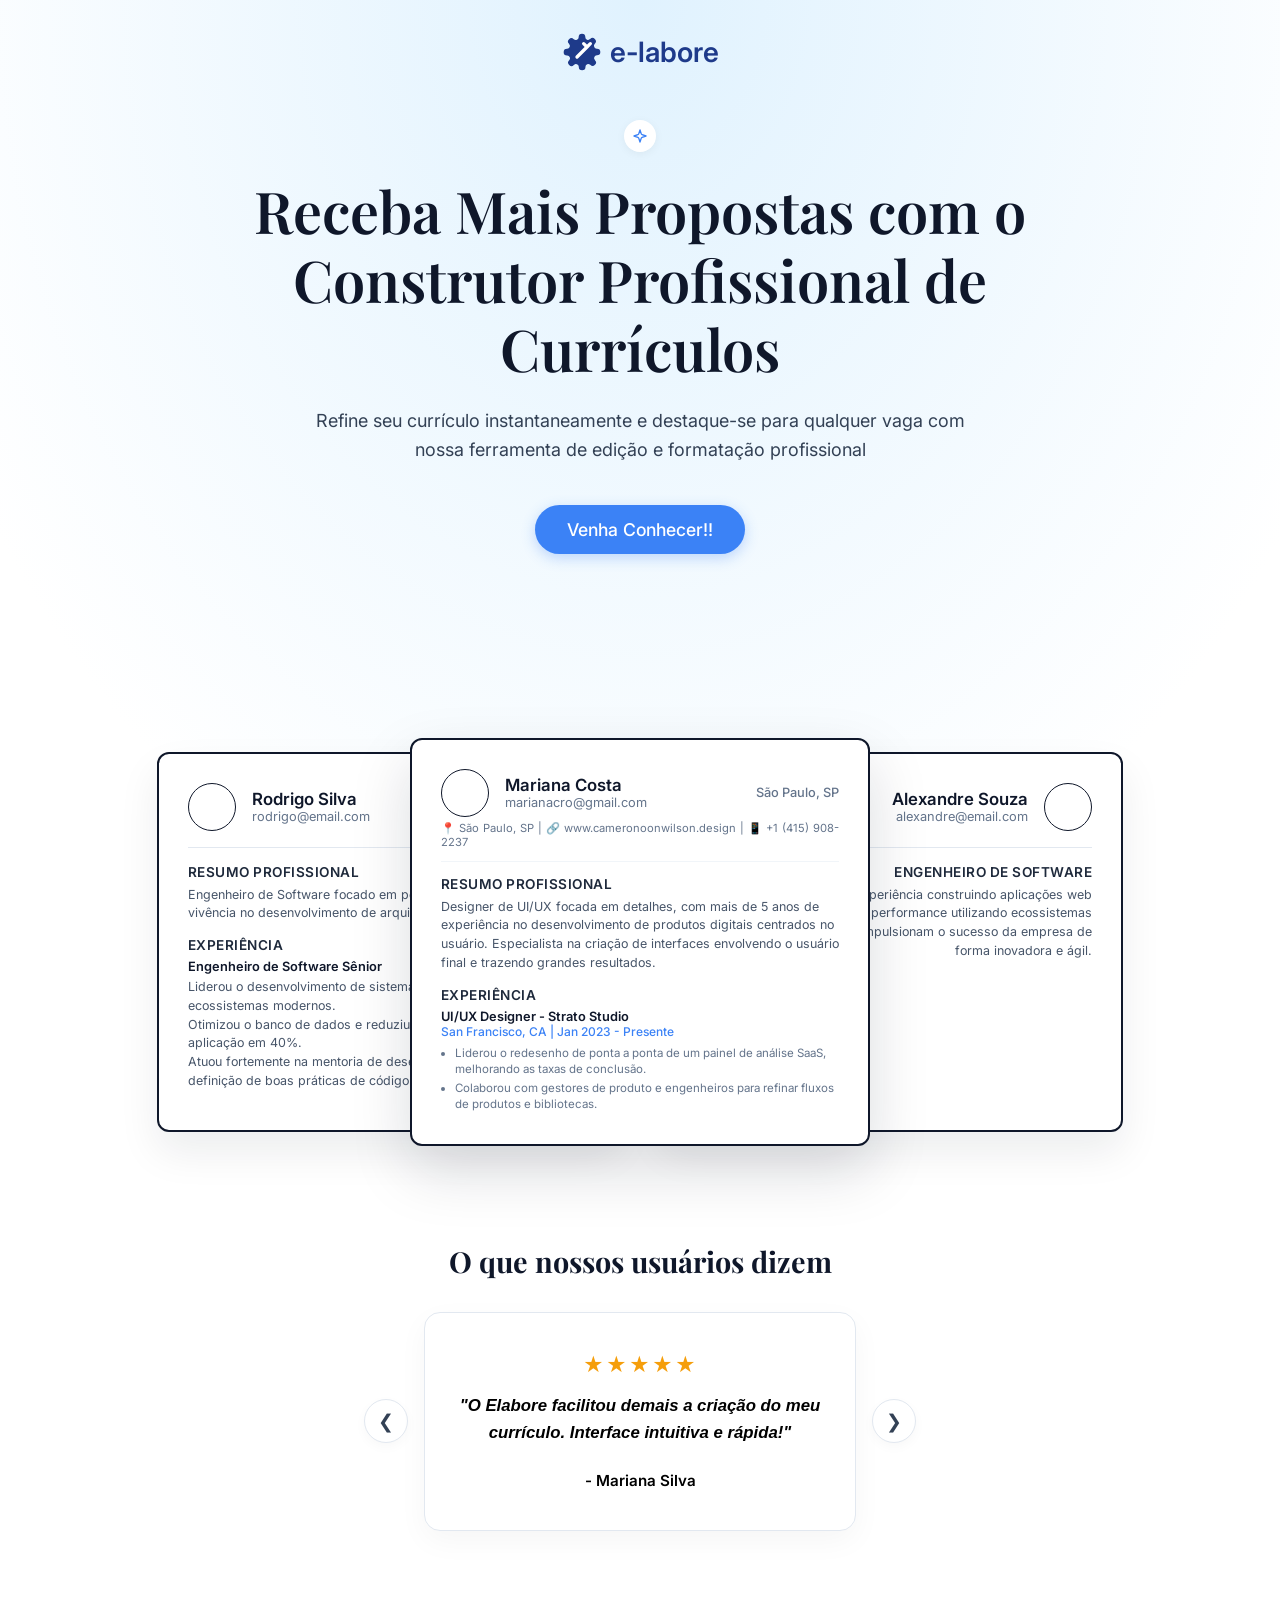
==== commit 5002d0a2: "Alterações no Index" ====
--- a/src/index.html
+++ b/src/index.html
@@ -34,30 +34,11 @@
     <p class="subtitulo">Refine seu currículo instantaneamente e destaque-se para qualquer vaga com nossa ferramenta de edição e formatação profissional</p>
     
     <div class="botoes">
-  <a href="login.html" id="btn-principal" class="botao azul">Venha Conhecer!!</a>
-</div>
+      <a href="login.html" id="btn-principal" class="botao azul">Venha Conhecer!!</a>
+    </div>
   </main>
 
   <section class="mockup-container">
-    
-    <div class="floating-badge badge-left">
-      <div class="badge-icon">✓</div> Otimização de Currículo Inteligente
-    </div>
-    
-    <div class="floating-badge badge-right-top">
-      <div class="badge-icon">✓</div> Otimização de Currículo Inteligente
-    </div>
-    
-    <div class="floating-badge badge-right-bottom">
-      <div class="badge-icon">✓</div> Otimização de Palavras-chave
-    </div>
-
-    <div class="score-gauge">
-      <div class="score-content">
-        <div class="score-number">96%</div>
-        <div class="score-label">Excelente</div>
-      </div>
-    </div>
 
     <div class="resume-card card-left">
       <div class="faux-header">
@@ -67,59 +48,84 @@
           <div class="faux-email">rodrigo@email.com</div>
         </div>
       </div>
-      <div class="faux-line w-full"></div>
-      <div class="faux-line w-3-4"></div>
-      <div class="faux-line w-full"></div>
+      
+      <h4 class="titulo-secao-card">Resumo Profissional</h4>
+      <p class="texto-conteudo-card">Engenheiro de Software focado em performance, com sólida vivência no desenvolvimento de arquiteturas modernas...</p>
+      
+      <h4 class="titulo-secao-card">Experiência</h4>
+      <div class="faux-name" style="font-size: 0.8rem; margin-bottom: 4px;">Engenheiro de Software Sênior</div>
+      
+      <p class="texto-conteudo-card">
+        Liderou o desenvolvimento de sistemas escaláveis utilizando ecossistemas modernos.<br>
+        Otimizou o banco de dados e reduziu o tempo de carregamento da aplicação em 40%.<br>
+        Atuou fortemente na mentoria de desenvolvedores juniores e na definição de boas práticas de código.
+      </p>
     </div>
 
     <div class="resume-card card-right">
-      <div class="faux-header">
+      <div class="faux-header" style="flex-direction: row-reverse;">
         <div class="avatar" style="background-image: url('https://i.pravatar.cc/100?img=33');"></div>
-        <div>
-          <div class="faux-name">Analista de Marketing Digital</div>
-          <div class="faux-email">(31) 99876-5432</div>
+        <div style="text-align: right;">
+          <div class="faux-name">Alexandre Souza</div>
+          <div class="faux-email">alexandre@email.com</div>
         </div>
       </div>
-      <div class="faux-line w-full"></div>
-      <div class="faux-line w-3-4"></div>
+      
+      <h4 class="titulo-secao-card" style="text-align: right;">Engenheiro de Software</h4>
+      <p class="texto-conteudo-card" style="text-align: right; line-height: 1.5;">
+        Mais de 5 anos de experiência construindo aplicações web escaláveis e de alta performance utilizando ecossistemas modernos e nuvem... que impulsionam o sucesso da empresa de forma inovadora e ágil.
+      </p>
     </div>
 
     <div class="resume-card card-center">
-      <div class="faux-header">
+      <div class="faux-header" style="border-bottom: none; margin-bottom: 0.25rem; padding-bottom: 0;">
         <div class="avatar" style="background-image: url('https://i.pravatar.cc/100?img=47');"></div>
         <div>
           <div class="faux-name">Mariana Costa</div>
           <div class="faux-email">marianacro@gmail.com</div>
-          <div class="faux-email" style="margin-top: 2px;">São Paulo, SP | (31) 99876-5432</div>
         </div>
+        <div style="margin-left: auto; font-size: 0.8rem; color: #64748b; font-weight: 500;">São Paulo, SP</div>
       </div>
       
-      <h4 style="margin-bottom: 8px; font-size: 0.85rem; color: #1e293b;">Resumo Profissional</h4>
-      <div class="faux-line w-full"></div>
-      <div class="faux-line w-3-4"></div>
+      <div style="font-size: 0.7rem; color: #64748b; margin-bottom: 0.75rem; word-spacing: 1px;">
+        📍 São Paulo, SP | 🔗 www.cameronoonwilson.design | 📱 +1 (415) 908-2237
+      </div>
       
-      <h4 style="margin: 18px 0 8px; font-size: 0.85rem; color: #1e293b;">Experiência</h4>
-      <div class="faux-name" style="font-size: 0.85rem;">UI/UX Designer - Strato Studio</div>
-      <div class="faux-email" style="margin-bottom: 8px; color: var(--primary-blue); font-weight: 500;">Belo Horizonte, MG | Jan 2023 - Presente</div>
+      <div style="height: 1px; background: #f1f5f9; margin-bottom: 0.75rem;"></div>
       
-      <div class="faux-line w-full"></div>
-      <div class="faux-line w-3-4"></div>
+      <h4 class="titulo-secao-card">Resumo Profissional</h4>
+      <p class="texto-conteudo-card">
+        Designer de UI/UX focada em detalhes, com mais de 5 anos de experiência no desenvolvimento de produtos digitais centrados no usuário. Especialista na criação de interfaces envolvendo o usuário final e trazendo grandes resultados.
+      </p>
+      
+      <h4 class="titulo-secao-card">Experiência</h4>
+      <div class="faux-name" style="font-size: 0.8rem; color: #0f172a;">UI/UX Designer - Strato Studio</div>
+      <div class="faux-email" style="margin-bottom: 6px; color: var(--primary-blue); font-weight: 500; font-size: 0.75rem;">San Francisco, CA | Jan 2023 - Presente</div>
+      
+      <ul style="margin-left: 14px; font-size: 0.72rem; color: #64748b; line-height: 1.4; padding-left: 0;">
+        <li style="margin-bottom: 3px;">Liderou o redesenho de ponta a ponta de um painel de análise SaaS, melhorando as taxas de conclusão.</li>
+        <li style="margin-bottom: 3px;">Colaborou com gestores de produto e engenheiros para refinar fluxos de produtos e bibliotecas.</li>
+      </ul>
     </div>
 
   </section>
 
-  <script>
-    document.addEventListener("DOMContentLoaded", function() {
-      const usuarioLogado = localStorage.getItem("usuarioNome");
-      const btnPrincipal = document.getElementById("btn-principal");
+<section class="secao-carrossel">
+    <h2>O que nossos usuários dizem</h2>
+    <div class="carrossel-container">
+      <button id="btn-anterior" class="seta-carrossel" aria-label="Depoimento anterior">&#10094;</button>
+      
+      <div id="card-depoimento" class="depoimento-card">
+        <div class="estrelas" style="color: #f59e0b !important;">★★★★★</div>
+        <p class="texto-depoimento" style="color: #000000 !important; font-weight: bold;">"O Elabore facilitou demais a criação do meu currículo. Interface intuitiva e rápida!"</p>
+        <h4 class="nome-usuario" style="color: #000000 !important;">- Mariana Silva</h4>
+      </div>
+      
+      <button id="btn-proximo" class="seta-carrossel" aria-label="Próximo depoimento">&#10095;</button>
+    </div>
+  </section>
 
-      if (usuarioLogado && btnPrincipal) {
-        btnPrincipal.textContent = `Continuar como ${usuarioLogado}`;
-        btnPrincipal.setAttribute("href", "minibio.html"); 
-      }
-    });
-  </script>
   <nav class="nav-arrows" data-nav-arrows aria-label="Navegação entre telas"></nav>
-  <script src="navigation.js"></script>
+  <script src="index.js"></script>
 </body>
-</html>
+</html>
--- a/src/styles2.css
+++ b/src/styles2.css
@@ -91,9 +91,9 @@
 }
 
 .botao {
-  padding: 0.875rem 2rem; /* Aumentei um pouco a largura para o novo texto */
+  padding: 0.875rem 2rem;
   border-radius: 9999px;
-  font-size: 1.1rem; /* Deixei o texto levemente maior para chamar mais atenção */
+  font-size: 1.1rem;
   font-weight: 500;
   text-decoration: none;
   transition: all 0.2s ease;
@@ -110,69 +110,82 @@
 
 .azul:hover {
   background-color: var(--primary-hover);
-  transform: scale(1.02); /* Dá um leve efeito de zoom ao passar o mouse */
-}
-
+  transform: scale(1.02);
+}
+
+/* ==========================================
+   📸 CONTAINER DO MOCKUP (PROCESSO PASSO A PASSO)
+   ========================================== */
 .mockup-container {
   position: relative;
-  max-width: 1000px;
-  height: 480px;
-  margin: 0 auto;
-  display: flex;
-  justify-content: center;
-}
-
+  max-width: 1100px;  
+  min-height: 480px;      
+  margin: 2rem auto;
+  display: flex;
+  justify-content: center;
+  align-items: center;
+}
+
+/* Estilo Base dos Cards - Totalmente Sólido e Otimizado */
 .resume-card {
-  background: white;
+  background: #ffffff !important;
+  opacity: 1 !important;
   border-radius: 12px;
-  box-shadow: 0 20px 40px rgba(0,0,0,0.06);
-  position: absolute;
-  width: 450px;
-  height: 380px;
-  padding: 2rem;
-  border: 1px solid #f1f5f9;
-  overflow: hidden;
+  width: 460px; /* Ajustado ligeiramente o tamanho para caberem os dois lado a lado depois */
+  min-height: 380px;     
+  padding: 1.8rem;
+  
+  /* Borda escura e nítida idêntica à do tom principal */
+  border: 2px solid #0f172a !important; 
+  
+  box-shadow: 0 20px 40px rgba(15, 23, 42, 0.08);
   text-align: left;
-}
-
+  position: absolute; /* Mudado para absolute para permitir o empilhamento correto */
+  transition: all 0.3s ease;
+}
+
+/* PASSO 1: Jogando o Card do Rodrigo totalmente para a ESQUERDA */
 .card-left {
-  transform: translateX(-40%) translateY(30px) scale(0.9);
-  z-index: 1;
-  opacity: 0.5;
-}
-
+  transform: translateX(-55%) translateY(20px);
+  z-index: 5;
+}
+
+/* PASSO 2: Jogando o Card do Alexandre totalmente para a DIREITA */
 .card-right {
-  transform: translateX(40%) translateY(30px) scale(0.9);
-  z-index: 1;
-  opacity: 0.5;
-}
-
+  transform: translateX(55%) translateY(20px);
+  z-index: 5;
+}
+
+/* PASSO 3: Card central da Mariana posicionado exatamente no meio e à frente de tudo */
 .card-center {
-  z-index: 10;
-  top: -10px;
-  box-shadow: 0 25px 50px rgba(0,0,0,0.1);
-}
-
+  transform: translateX(0) translateY(20px); /* Fica parado no centro */
+  z-index: 10; /* Número maior faz ele ficar fisicamente por CIMA dos outros cards */
+  box-shadow: 0 25px 60px rgba(15, 23, 42, 0.15); /* Sombra mais forte para parecer flutuante */
+  border: 2px solid #0f172a !important; /* Mesma borda marcante e escura */
+}
+
+/* Elementos Internos do Card */
 .faux-header {
   display: flex;
   align-items: center;
   gap: 1rem;
-  margin-bottom: 1.5rem;
-  padding-bottom: 1.5rem;
-  border-bottom: 1px solid #f1f5f9;
+  margin-bottom: 1rem;
+  padding-bottom: 1rem;
+  border-bottom: 1px solid #e2e8f0;
 }
 
 .avatar {
-  width: 50px;
-  height: 50px;
+  width: 48px;
+  height: 48px;
   border-radius: 50%;
-  background-color: #cbd5e1;
   background-size: cover;
+  background-position: center;
+  border: 1px solid #0f172a;
 }
 
 .faux-name {
   font-weight: 600;
-  font-size: 1.1rem;
+  font-size: 1.05rem;
   color: var(--text-dark);
 }
 
@@ -181,96 +194,111 @@
   color: #64748b;
 }
 
-.faux-line {
-  height: 8px;
-  background: #f1f5f9;
-  border-radius: 4px;
-  margin-bottom: 12px;
-}
-.faux-line.w-full { width: 100%; }
-.faux-line.w-3-4 { width: 75%; }
-
-.floating-badge {
-  position: absolute;
+/* Classes de formatação criadas para organizar o conteúdo de forma legível */
+.titulo-secao-card {
+  margin: 14px 0 6px 0;
+  font-size: 0.85rem;
+  color: #1e293b;
+  text-transform: uppercase;
+  letter-spacing: 0.5px;
+  font-weight: 600;
+}
+
+.texto-conteudo-card {
+  font-size: 0.78rem;
+  color: #475569;
+  line-height: 1.5;
+  margin-bottom: 8px;
+}
+
+/* ==========================================
+   ✨ SECÇÃO DO CARROSSEL DINÂMICO
+   ========================================== */
+.secao-carrossel {
+  max-width: 600px;
+  margin: 5rem auto 6rem;
+  text-align: center;
+  padding: 0 1.5rem;
+}
+
+.secao-carrossel h2 {
+  font-family: 'Playfair Display', serif;
+  font-size: 1.8rem;
+  color: var(--text-dark);
+  margin-bottom: 2rem;
+}
+
+.carrossel-container {
+  display: flex;
+  align-items: center;
+  justify-content: space-between;
+  gap: 1rem;
+}
+
+.depoimento-card {
   background: white;
-  padding: 0.6rem 1.1rem;
-  border-radius: 9999px;
-  box-shadow: 0 10px 25px rgba(0,0,0,0.08);
-  display: flex;
-  align-items: center;
-  gap: 0.5rem;
-  font-size: 0.85rem;
-  font-weight: 500;
-  z-index: 20;
-  border: 1px solid #f1f5f9;
-  color: #0f172a;
-}
-
-.badge-icon {
-  background: #22c55e;
+  padding: 2.5rem 2rem;
+  border-radius: 16px;
+  box-shadow: 0 10px 30px rgba(0, 0, 0, 0.04);
+  border: 1px solid #e2e8f0;
+  min-height: 200px;
+  flex: 1;
+  display: flex;
+  flex-direction: column;
+  justify-content: center;
+  align-items: center;
+  transition: all 0.3s ease;
+}
+
+.estrelas {
+  color: #f59e0b;
+  font-size: 1.25rem;
+  margin-bottom: 1rem;
+  letter-spacing: 2px;
+}
+
+.texto-depoimento {
+  color: var(--text-gray);
+  font-size: 1.05rem;
+  line-height: 1.6;
+  font-style: italic;
+  margin-bottom: 1.5rem;
+}
+
+.nome-usuario {
+  color: var(--text-dark);
+  font-size: 0.95rem;
+  font-weight: 600;
+}
+
+.seta-carrossel {
+  background: white;
+  border: 1px solid #e2e8f0;
+  color: var(--text-gray);
+  width: 44px;
+  height: 44px;
+  border-radius: 50%;
+  font-size: 1.2rem;
+  cursor: pointer;
+  display: flex;
+  justify-content: center;
+  align-items: center;
+  transition: all 0.2s ease;
+  box-shadow: 0 4px 12px rgba(0, 0, 0, 0.03);
+}
+
+.seta-carrossel:hover {
+  background: var(--primary-blue);
   color: white;
-  width: 18px;
-  height: 18px;
-  border-radius: 50%;
-  display: flex;
-  justify-content: center;
-  align-items: center;
-  font-size: 10px;
-}
-
-.badge-left { left: 8%; top: 55%; }
-.badge-right-top { right: 10%; top: 12%; }
-.badge-right-bottom { right: 16%; bottom: 32%; }
-
-.score-gauge {
-  position: absolute;
-  left: 18%;
-  top: 22%;
-  z-index: 30;
-  background: white;
-  border-radius: 50%;
-  width: 150px;
-  height: 150px;
-  box-shadow: 0 15px 35px rgba(0,0,0,0.12);
-  display: flex;
-  flex-direction: column;
-  justify-content: center;
-  align-items: center;
-  background: conic-gradient(
-    #f59e0b 0% 120deg, 
-    #22c55e 120deg 250deg, 
-    #e2e8f0 250deg 360deg
-  );
-}
-
-.score-gauge::before {
-  content: '';
-  position: absolute;
-  width: 118px;
-  height: 118px;
-  background: white;
-  border-radius: 50%;
-}
-
-.score-content {
-  position: relative;
-  z-index: 2;
-  text-align: center;
-}
-
-.score-number {
-  font-size: 2.2rem;
-  font-weight: 700;
-  color: var(--text-dark);
-  line-height: 1;
-}
-
-.score-label {
-  font-size: 0.8rem;
-  color: #64748b;
-  margin-top: 4px;
-  font-weight: 500;
-}
+  border-color: var(--primary-blue);
+  transform: scale(1.05);
+}
+
+.seta-carrossel:active {
+  transform: scale(0.95);
+}
+
+/* ========================================== */
 
 .nav-arrows {
   position: fixed;
@@ -299,24 +327,4 @@
 .arrow-link.disabled {
   opacity: 0.45;
   pointer-events: none;
-}
-
-@media (max-width: 768px) {
-  .mockup-container { height: 320px; }
-  .card-left, .card-right, .floating-badge { display: none; }
-  .card-center { width: 95%; position: relative; margin: 0 auto; }
-  .score-gauge {
-    left: 50%;
-    transform: translateX(-50%);
-    top: 65%;
-    width: 120px;
-    height: 120px;
-  }
-  .score-gauge::before { width: 94px; height: 94px; }
-  .score-number { font-size: 1.8rem; }
-
-  .nav-arrows {
-    right: 14px;
-    bottom: 14px;
-  }
-}
+}
